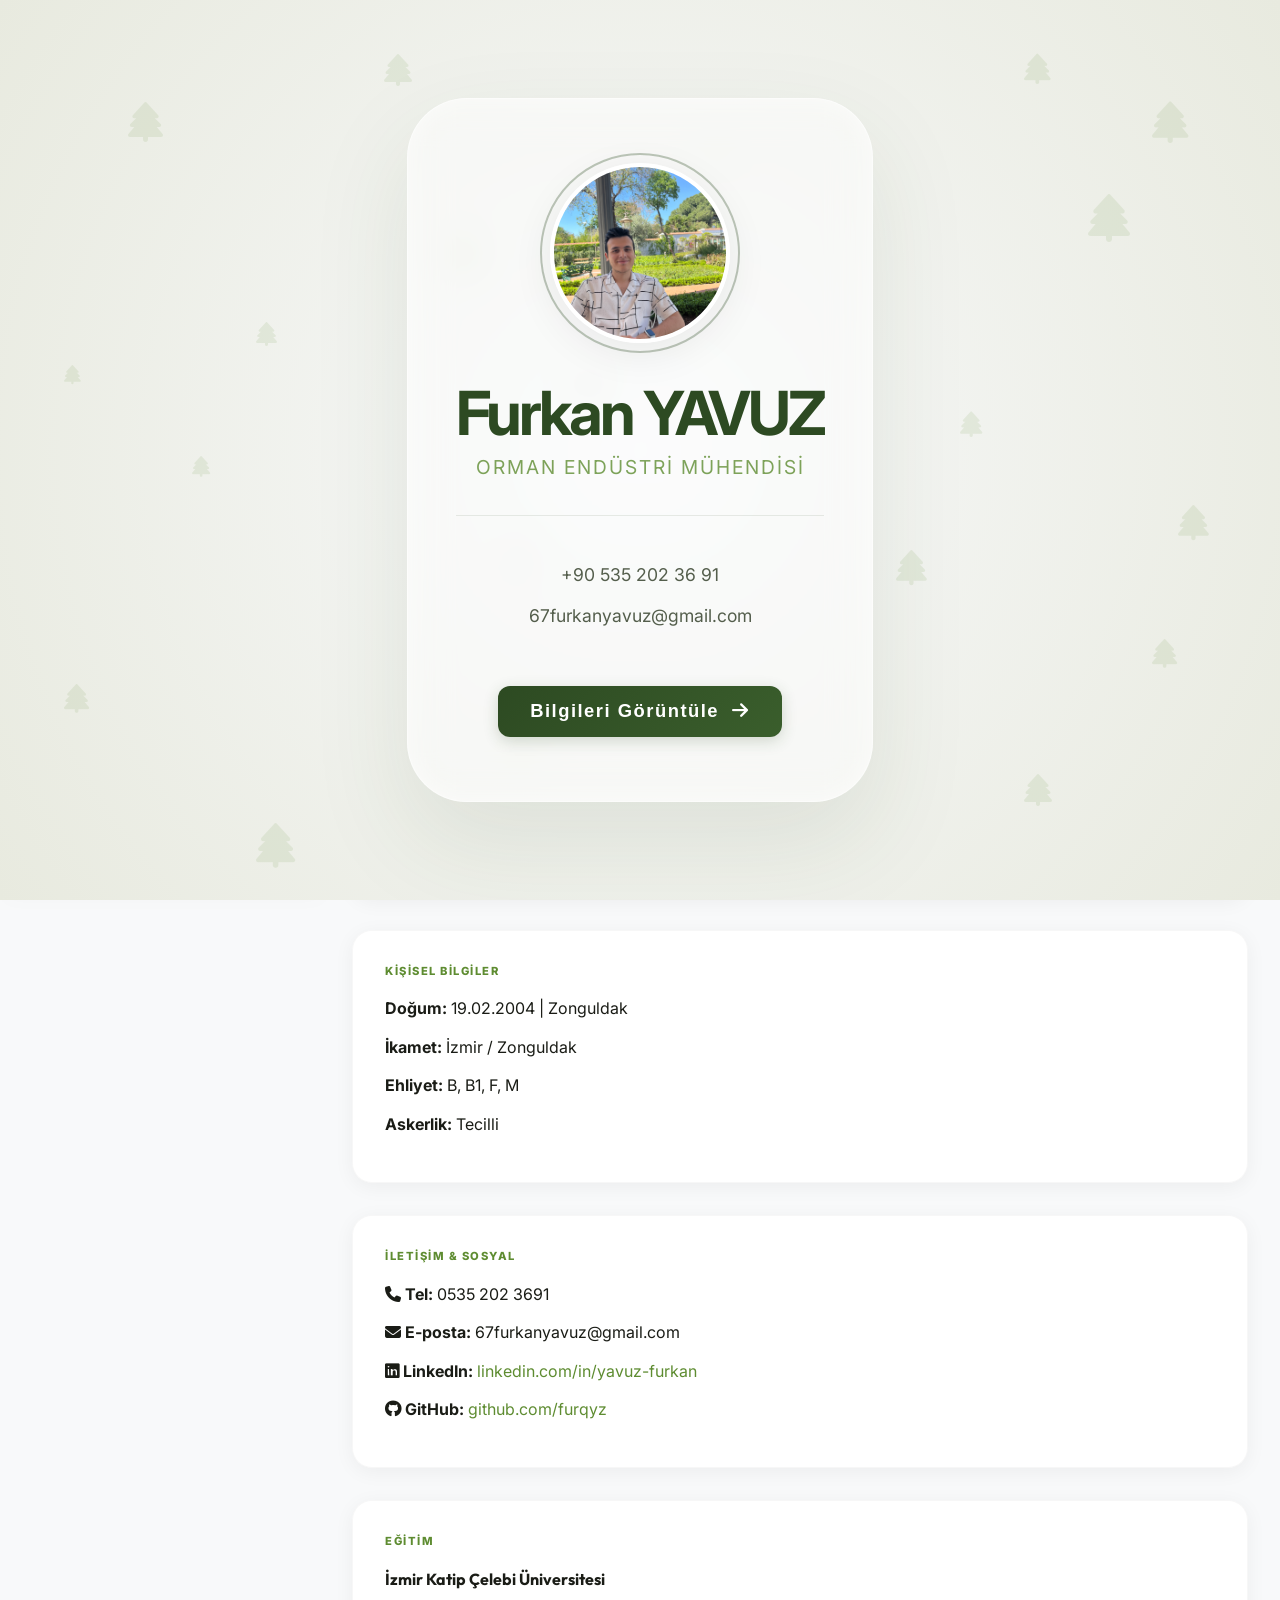
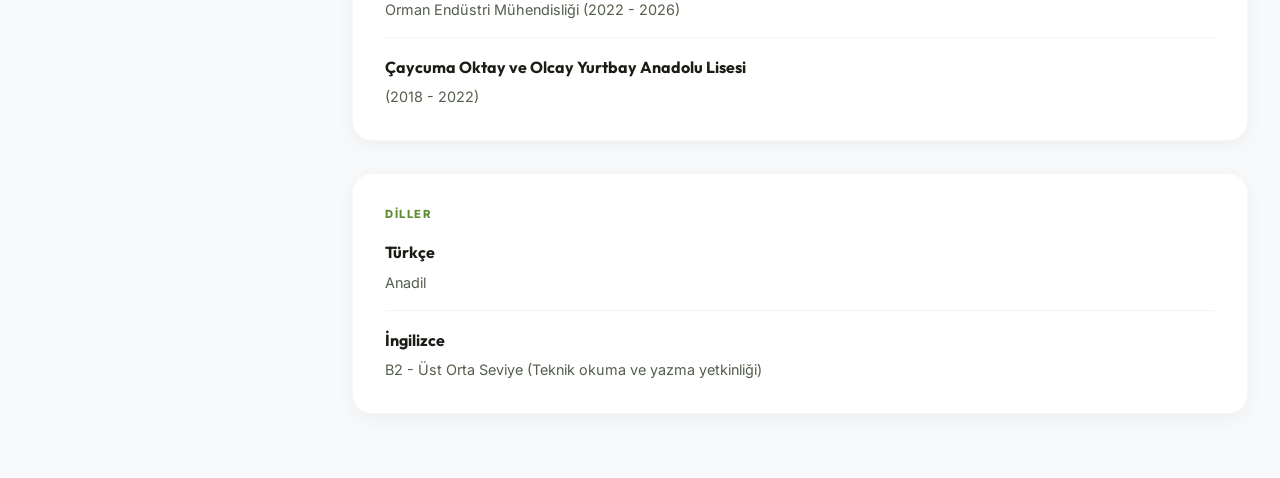
==== index.html @ 83a9b58c "Add files via upload" ====
<!DOCTYPE html>
<html lang="tr">

<head>
    <meta charset="UTF-8">
    <meta name="viewport" content="width=device-width, initial-scale=1.0">
    <title>Furkan YAVUZ | Orman Endüstri Mühendisi</title>
    <meta name="description"
        content="Furkan YAVUZ - Profesyonel Profil ve CV Sitesi. Orman Endüstri Mühendisi, Yazılım ve Organizasyon Deneyimi.">
    <link rel="stylesheet" href="style.css">
    <link rel="stylesheet" href="https://cdnjs.cloudflare.com/ajax/libs/font-awesome/6.4.0/css/all.min.css">
</head>

<body>
    <!-- Splash Screen Overlay -->
    <div id="splashOverlay" class="splash-overlay">
        <div class="splash-bg">
            <!-- Many tree particles for a forest feel -->
            <div class="tree-particle tp1"></div>
            <div class="tree-particle tp2"></div>
            <div class="tree-particle tp3"></div>
            <div class="tree-particle tp4"></div>
            <div class="tree-particle tp5"></div>
            <div class="tree-particle tp6"></div>
            <div class="tree-particle tp7"></div>
            <div class="tree-particle tp8"></div>
            <div class="tree-particle tp9"></div>
            <div class="tree-particle tp10"></div>
            <div class="tree-particle tp11"></div>
            <div class="tree-particle tp12"></div>
            <div class="tree-particle tp13"></div>
            <div class="tree-particle tp14"></div>
            <div class="tree-particle tp15"></div>
            <div class="tree-particle tp16"></div>
            <div class="tree-particle tp17"></div>
            <div class="tree-particle tp18"></div>
            <div class="tree-particle tp19"></div>
            <div class="tree-particle tp20"></div>
        </div>
        <div class="splash-content">
            <div class="splash-photo-container">
                <img src="profile.jpg" alt="Furkan YAVUZ" class="splash-photo">
            </div>
            <h1 class="splash-name">Furkan YAVUZ</h1>
            <p class="splash-tagline" data-i18n="profile_title">Orman Endüstri Mühendisi</p>
            <div class="splash-info">
                <p>+90 535 202 36 91</p>
                <p>67furkanyavuz@gmail.com</p>
            </div>
            <button id="enterBtn" class="btn btn-enter">
                Bilgileri Görüntüle &nbsp; <i class="fas fa-arrow-right"></i>
            </button>
        </div>
    </div>

    <div class="blueprint-grid"></div>
    <button class="theme-toggle" id="themeToggle" title="Temayı Değiştir">
        <i class="fas fa-moon"></i>
    </button>
    <button class="lang-toggle" id="langToggle" title="Change Language">
        TR
    </button>
    <div class="app-container">
        <!-- Sidebar Navigation -->
        <nav class="sidebar">
            <div class="sidebar-content">
                <div class="profile-section">
                    <img src="profile.jpg" alt="Furkan YAVUZ" class="profile-img"
                        onerror="this.src='https://ui-avatars.com/api/?name=Furkan+YAVUZ&background=354024&color=E5D7C4&size=128'">
                    <h1 class="profile-name">Furkan YAVUZ</h1>
                    <p class="profile-title" data-i18n="profile_title">Orman Endüstri Mühendisi</p>
                </div>

                <div class="nav-links">
                    <a href="#kimim" class="nav-item active"><i class="fas fa-id-card"></i> <span
                            data-i18n="nav_about">Hakkımda</span></a>
                    <a href="#projeler" class="nav-item"><i class="fas fa-code-branch"></i> <span
                            data-i18n="nav_projects">Proje Deneyimlerim</span></a>
                    <a href="#deneyimler" class="nav-item"><i class="fas fa-briefcase"></i> <span
                            data-i18n="nav_experience">Çalışma Hayatım</span></a>
                    <a href="#egitim" class="nav-item"><i class="fas fa-graduation-cap"></i> <span
                            data-i18n="nav_certificates">Sertifikalarım</span></a>
                </div>
            </div>

            <div class="sidebar-footer">
                <div class="footer-actions">
                    <div class="contact-group" id="contactGroup">
                        <button class="btn btn-contact" id="contactBtn">
                            <i class="fas fa-comment-dots"></i> &nbsp; <span data-i18n="btn_contact">Bana Ulaş</span>
                        </button>
                        <div class="contact-links">
                            <a href="https://wa.me/905352023691" class="btn btn-sm btn-wa" target="_blank"
                                title="WhatsApp'tan Mesaj At">
                                <i class="fab fa-whatsapp"></i>
                            </a>
                            <a href="tel:+905352023691" class="btn btn-sm btn-call" title="Ara">
                                <i class="fas fa-phone"></i>
                            </a>
                            <a href="#" class="btn btn-sm btn-vcard" id="vcardBtn" title="Rehbere Ekle">
                                <i class="fas fa-address-card"></i>
                            </a>
                        </div>
                    </div>
                    <a href="cv.pdf" class="btn btn-cv" download>
                        <i class="fas fa-download"></i> &nbsp; <span data-i18n="btn_cv">CV İndir</span>
                    </a>
                </div>
            </div>
        </nav>

        <!-- Main Content -->
        <main class="main-content">
            <!-- Detailed Bio Section (Consolidated) -->
            <section id="kimim" class="active">
                <h2 class="section-title" data-i18n="about_title">Hakkımda olan bilgiler</h2>
                <div class="card" style="margin-bottom: 2rem;">
                    <h3 style="margin-top: 0; margin-bottom: 0.8rem; color: var(--forest-deep);"
                        data-i18n="bio_heading">Ben Kimim</h3>
                    <p data-i18n="bio_p1">Ben Furkan YAVUZ. 2004 yılında Zonguldak’ın Çaycuma ilçesinde doğdum. Lise
                        eğitimimi Zonguldak’ta
                        tamamladıktan sonra üniversite eğitimi için İzmir’e yerleştim ve şu an İzmir Katip Çelebi
                        Üniversitesi'nde Orman Endüstri Mühendisliği lisans sürecime devam ediyorum. Bu süreci sadece
                        akademik bir yolculuk olarak değil; bitmek bilmeyen bir öğrenme tutkusu ve girişimcilik serüveni
                        olarak tanımlıyorum. 4 yıllık öğrencilik hayatım boyunca, sınırları zorlayan pek çok farklı
                        disiplinde kendimi denemekten ve yeni alanlara atılmaktan asla çekinmedim. Yazılımdan finansal
                        analizlere, e-ticaret operasyonlarından TÜBİTAK 2209-A projelerine kadar uzanan bu süreçte;
                        500.000’den fazla kullanıcıya ulaşan projeler
                        yönettim ve sayısız girişimde aktif rol aldım.
                    </p>
                    <br>
                    <p data-i18n="bio_p2">Benim için en büyük motivasyon kaynağı, bilinmeyen bir konunun derinliklerine
                        inip onu en ince
                        ayrıntısına kadar çözümlemektir. Bir problemi veya teknolojiyi günlerce, gerekirse haftalarca
                        titizlikle araştırmaktan; o konunun uzmanı olana dek detaylarda kaybolmaktan büyük keyif alırım.
                        Öğrenmeye olan bu "aşırı" açık yapım ve teknik altyapımı ticari zekayla birleştirme yeteneğimle,
                        sadece verilen işi yapan değil; o işi kökten kavrayan, analiz eden ve inovatif çözümler üreten
                        bir vizyonla hareket ediyorum.</p>

                    <h3 style="margin-top: 1.5rem; margin-bottom: 0.8rem; color: var(--forest-deep);"
                        data-i18n="career_heading">Kariyer Hedefleri
                    </h3>
                    <p data-i18n="career_p1">Orman Endüstri Mühendisliği disiplinini, ileri seviye teknoloji hakimiyetim
                        ve dijital araçları
                        en uç sınırlarına kadar kullanma becerimle birleştirerek sektörde fark yaratmayı hedefliyorum.
                        Yazılım vizyonum ve analitik düşünme yapımla; geleneksel mühendislik süreçlerini dijital
                        sistemlere entegre eden, verimliliği teknolojiyle maksimize eden öncü projelerde etkin rol
                        almayı amaçlıyorum.</p>
                    <br>
                    <p data-i18n="career_p2">Öğrenmeye olan sınırsız merakımı ve teknik analitik yeteneğimi, kurumun
                        dijital dönüşüm vizyonuna
                        değer katacak bir kariyere dönüştürmek temel gayemdir. Sektörel bilgi birikimimi teknolojik
                        çözüm üretme gücümle birleştirerek, sadece süreci yöneten değil, geleceğin mühendislik
                        çözümlerini inşa eden bir vizyonla hareket ediyorum.</p>
                </div>

                <div class="card-grid grid-info">
                    <div class="card">
                        <span class="card-tag" data-i18n="tag_personal">Kişisel Bilgiler</span>
                        <ul style="color: var(--text-primary); margin-top: 1rem;">
                            <li style="margin-bottom: 0.8rem;"><strong data-i18n="info_birth">Doğum:</strong> 19.02.2004
                                | Zonguldak</li>
                            <li style="margin-bottom: 0.8rem;"><strong data-i18n="info_residence">İkamet:</strong> İzmir
                                / Zonguldak</li>
                            <li style="margin-bottom: 0.8rem;"><strong data-i18n="info_license">Ehliyet:</strong> B, B1,
                                F, M </li>
                            <li style="margin-bottom: 0.8rem;"><strong data-i18n="info_military">Askerlik:</strong>
                                <span data-i18n="military_status">Tecilli</span>
                            </li>
                        </ul>
                    </div>
                    <div class="card">
                        <span class="card-tag">İletişim & Sosyal</span>
                        <ul style="color: var(--text-primary); margin-top: 1rem;">
                            <li style="margin-bottom: 0.8rem;"><strong><i class="fas fa-phone"></i> Tel:</strong> 0535
                                202 3691</li>
                            <li style="margin-bottom: 0.8rem;"><strong><i class="fas fa-envelope"></i> E-posta:</strong>
                                67furkanyavuz@gmail.com</li>
                            <li style="margin-bottom: 0.8rem;"><strong><i class="fas fa-brands fa-linkedin"></i>
                                    LinkedIn:</strong> <a href="https://linkedin.com/in/yavuz-furkan" target="_blank"
                                    style="color: var(--forest-light);">linkedin.com/in/yavuz-furkan</a></li>
                            <li style="margin-bottom: 0.8rem;"><strong><i class="fas fa-brands fa-github"></i>
                                    GitHub:</strong> <a href="https://github.com/furqyz" target="_blank"
                                    style="color: var(--forest-light);">github.com/furqyz</a></li>
                        </ul>
                    </div>
                    <div class="card">
                        <span class="card-tag" data-i18n="tag_education">Eğitim</span>
                        <div style="margin-top: 1rem;">
                            <h4 style="font-size: 1rem; margin-bottom: 0.3rem;" data-i18n="uni_name">İzmir Katip Çelebi
                                Üniversitesi</h4>
                            <p style="font-size: 0.9rem; color: var(--text-muted);" data-i18n="uni_deg">Orman Endüstri
                                Mühendisliği (2022 - 2026)</p>
                            <hr style="margin: 1rem 0; opacity: 0.1;">
                            <h4 style="font-size: 1rem; margin-bottom: 0.3rem;" data-i18n="highschool_name">Çaycuma
                                Oktay ve Olcay Yurtbay Anadolu Lisesi</h4>
                            <p style="font-size: 0.9rem; color: var(--text-muted);">(2018 - 2022)</p>
                        </div>
                    </div>
                    <div class="card">
                        <span class="card-tag" data-i18n="tag_languages">Diller</span>
                        <div style="margin-top: 1rem;">
                            <h4 style="font-size: 1rem; margin-bottom: 0.3rem;" data-i18n="lang_tr">Türkçe</h4>
                            <p style="font-size: 0.9rem; color: var(--text-muted);" data-i18n="lang_tr_level">Anadil</p>
                            <hr style="margin: 1rem 0; opacity: 0.1;">
                            <h4 style="font-size: 1rem; margin-bottom: 0.3rem;" data-i18n="lang_en">İngilizce</h4>
                            <p style="font-size: 0.9rem; color: var(--text-muted);" data-i18n="lang_en_level">B2 - Üst
                                Orta Seviye (Teknik okuma ve yazma yetkinliği)</p>
                        </div>
                    </div>
                </div>
            </section>

            <!-- Projects Section -->
            <section id="projeler">
                <h2 class="section-title" data-i18n="projects_title">Proje Deneyimlerim</h2>
                <div class="card-grid">
                    <div class="card">
                        <span class="card-tag" data-i18n="tag_ops">Operasyon & Satış</span>
                        <h3 data-i18n="proj_ops_title">Dijital & Fiziksel Ürün Operasyonları</h3>
                        <span class="card-date" data-i18n="date_present">Mart 2021 – Hâlen</span>
                        <p data-i18n="proj_ops_desc">Lisans, yazılım ve fiziksel ürünlerin tedarik, satış ve satış
                            sonrası destek süreçlerini yürütüyorum. Ödeme sistemleri entegrasyonu ve müşteri deneyimi
                            süreçlerini bireysel olarak yönetmekteyim.</p>
                    </div>
                    <div class="card">
                        <span class="card-tag" data-i18n="tag_trade">Ticaret & Tedarik</span>
                        <h3 data-i18n="proj_trade_title">Uluslararası Ürün Tedarik & Satış Operasyonu</h3>
                        <span class="card-date">2024</span>
                        <p data-i18n="proj_trade_desc">Yurtdışından ürün tedarik edip (oyun konsolu ve aksesuarları)
                            online ve fiziksel dağıtım kanalları üzerinden 250’den fazla satış işlemini uçtan uca
                            yönettim.</p>
                    </div>
                    <div class="card">
                        <span class="card-tag" data-i18n="tag_hobby">Yazılım & Tasarım</span>
                        <h3 data-i18n="proj_web_title">Yazılım & Web Geliştirme (Hobi)</h3>
                        <span class="card-date" data-i18n="date_constant">Sürekli Gelişim</span>
                        <p data-i18n="proj_web_desc">Kullanıcı ihtiyaçlarına yönelik basit çaplı uygulama geliştirme
                            çalışmaları yürütüyor ve modern arayüz tasarımlarına sahip web siteleri hazırlıyorum.</p>
                    </div>
                    <div class="card">
                        <span class="card-tag">Akademik Araştırma</span>
                        <h3>TÜBİTAK 2209-A Araştırma Projesi</h3>
                        <span class="card-date">Kasım 2025 – Hâlen</span>
                        <p>Sürdürülebilir malzeme geliştirme üzerine odaklanan projenin; deneysel tasarım, uygulama ve
                            raporlama aşamalarında aktif rol aldım.</p>
                    </div>
                    <div class="card">
                        <span class="card-tag">Organizasyon</span>
                        <h3>Saha Organizasyon & Etkinlik Yönetimi</h3>
                        <span class="card-date">Haziran 2024</span>
                        <p>VAR sistemi destekli, ödüllü futbol turnuvasının tüm operasyonel süreçlerini yönettim.
                            Sponsorluk görüşmeleri, bütçe yönetimi ve saha koordinasyonunu üstlendim.</p>
                    </div>
                    <div class="card">
                        <span class="card-tag">Girişimcilik</span>
                        <h3>Butik Mum Üretim & E-Ticaret Girişimi</h3>
                        <span class="card-date">Eylül 2023 – Mart 2024</span>
                        <p>Atölye aşamasında ürünlerin bizzat üretimini, formülasyonunu ve tasarımını gerçekleştirerek;
                            paketlemeden dijital pazarlamaya kadar tüm e-ticaret operasyonlarını uçtan uca yönettim.</p>
                    </div>
                    <div class="card">
                        <span class="card-tag">Finans & Analiz</span>
                        <h3>Borsa ve Finans Yönetimi</h3>
                        <span class="card-date">Ekim 2022 – Hâlen</span>
                        <p>BIST ve ABD borsalarında aktif işlem yaparak portföy yönetimi gerçekleştiriyorum. Finansal
                            okuryazarlık kapsamında teknik analiz paylaşımları yapıyorum.</p>
                    </div>
                    <div class="card">
                        <span class="card-tag" data-i18n="tag_ecommerce">E-Ticaret Girişimi</span>
                        <h3 data-i18n="proj_ecomm2_title">E-Ticaret & Perakende Girişimi</h3>
                        <span class="card-date">2022</span>
                        <p data-i18n="proj_ecomm2_desc">Online ayakkabı satış mağazası kurulumu kapsamında pazar
                            araştırması ve operasyonel planlama süreçlerini tamamladım.</p>
                    </div>
                    <div class="card">
                        <span class="card-tag" data-i18n="tag_software">Yazılım Geliştirme</span>
                        <h3 data-i18n="proj_bot_title">Yazılım & Bot Geliştirme</h3>
                        <span class="card-date">Haziran 2020 – Ocak 2023</span>
                        <p data-i18n="proj_bot_desc">Node.js kullanarak 500.000’den fazla kullanıcıya hizmet veren
                            Discord botları
                            geliştirdim. Ayrıca, üçüncü kişilere özel botlar tasarlayarak ticari satış operasyonlarını
                            yönettim.</p>
                    </div>
                    <div class="card">
                        <span class="card-tag" data-i18n="tag_design">Tasarım & İçerik</span>
                        <h3 data-i18n="proj_design_title">Grafik Tasarım & İçerik Üretimi</h3>
                        <span class="card-date">Temmuz 2018 – Haziran 2022</span>
                        <p data-i18n="proj_design_desc">Sosyal medya platformları için profesyonel içerik üretimi, logo
                            tasarımı ve video kurgusu süreçlerini yönettim.</p>
                    </div>
                </div>
            </section>

            <!-- Experience Section -->
            <section id="deneyimler">
                <h2 class="section-title" data-i18n="experience_title">Çalışma Hayatım</h2>
                <div class="card-grid">
                    <div class="card">
                        <span class="card-tag" data-i18n="tag_family">Aile İşletmesi / Ticaret</span>
                        <h3 data-i18n="exp_yavuzlar_title">Yavuzlar Plastik</h3>
                        <span class="card-date" data-i18n="exp_yavuzlar_loc">Filyos - Zonguldak</span>
                        <p data-i18n="exp_yavuzlar_desc">Kendi iş yerimizde montaj ve satış operasyonlarını bizzat
                            yürütüyorum; ürün tedarik ve müşteri yönetimi süreçlerini yönetiyorum.</p>
                    </div>
                    <div class="card">
                        <span class="card-tag" data-i18n="tag_intern">Staj / Deneyim</span>
                        <h3 data-i18n="exp_teksoz_title">Teksöz Orman Ürünleri</h3>
                        <span class="card-date" data-i18n="exp_teksoz_loc">Hatay - Antakya</span>
                        <p data-i18n="exp_teksoz_desc">Sektörel süreçler ve hammadde yönetimi üzerine pratik saha
                            deneyimi.</p>
                    </div>
                    <div class="card">
                        <span class="card-tag" data-i18n="tag_field">Staj / Saha Deneyimi</span>
                        <h3 data-i18n="exp_akyuzlu_title">Akyüzlü Mühendislik</h3>
                        <span class="card-date" data-i18n="exp_akyuzlu_loc">Çaycuma - Zonguldak</span>
                        <p data-i18n="exp_akyuzlu_desc">Saha çalışmalarına aktif katılım sağlayarak; izin belgelerinin
                            düzenlenmesi ve mühendislik planlama süreçlerinde rol alıyorum.</p>
                    </div>
                </div>
            </section>

            <!-- Skills & Certificates -->
            <section id="egitim">
                <h2 class="section-title" data-i18n="skills_title">Beceriler & Sertifikalar</h2>

                <h3 style="margin-bottom: 1rem;" data-i18n="tech_skills_heading">Teknik Beceriler</h3>
                <div class="skills-container">
                    <span class="skill-badge" data-i18n="skill_pazar">Pazar Analizi & Trend Öngörüsü</span>
                    <span class="skill-badge" data-i18n="skill_endustri">Endüstriyel Süreç Yönetimi</span>
                    <span class="skill-badge" data-i18n="skill_veri">Veri Odaklı Satış Stratejileri</span>
                    <span class="skill-badge" data-i18n="skill_gorsel">Görsel Kimlik & Marka İletişimi</span>
                    <span class="skill-badge" data-i18n="skill_teknik">Teknik & Kreatif Metin Yazarlığı</span>
                    <span class="skill-badge" data-i18n="skill_dijital">Dijital İş Akışı & Otomasyon</span>
                    <span class="skill-badge" data-i18n="skill_stratejik">Stratejik Planlama & Çizelgeleme</span>
                    <span class="skill-badge" data-i18n="skill_analitik">Analitik Problem Çözme</span>
                    <span class="skill-badge" data-i18n="skill_ileri">İleri Seviye Veri Analitiği</span>
                    <span class="skill-badge" data-i18n="skill_proje">Proje Yaşam Döngüsü Takibi</span>
                </div>

                <h3 style="margin-top: 2rem; margin-bottom: 1rem;" data-i18n="certs_heading">Sertifikalar & Belgeler
                </h3>
                <div class="card">
                    <ul style="color: var(--text-primary); padding-left: 1.2rem;">
                        <li style="margin-bottom: 0.5rem;"><i class="fas fa-certificate"
                                style="color: var(--text-accent);"></i> <span data-i18n="cert_excel">Microsoft Excel
                                Temelleri</span></li>
                        <li style="margin-bottom: 0.5rem;"><i class="fas fa-certificate"
                                style="color: var(--text-accent);"></i> <span data-i18n="cert_word">Microsoft Word
                                Temelleri</span></li>
                        <li style="margin-bottom: 0.5rem;"><i class="fas fa-certificate"
                                style="color: var(--text-accent);"></i> <span data-i18n="cert_ent">Girişimcilik
                                Temelleri</span></li>
                        <li style="margin-bottom: 0.5rem;"><i class="fas fa-certificate"
                                style="color: var(--text-accent);"></i> <span data-i18n="cert_invest">Şirket Değerleme
                                ve Yatırım Süreçleri</span></li>
                        <li style="margin-bottom: 0.5rem;"><i class="fas fa-certificate"
                                style="color: var(--text-accent);"></i> <span data-i18n="cert_fin">Finansal
                                Okuryazarlık</span></li>
                        <li style="margin-bottom: 0.5rem;"><i class="fas fa-certificate"
                                style="color: var(--text-accent);"></i> <span data-i18n="cert_canva">Uygulamalı
                                Canva</span></li>
                        <li style="margin-bottom: 0.5rem;"><i class="fas fa-language"
                                style="color: var(--text-accent);"></i> <span data-i18n="cert_en">B2 Seviye
                                İngilizce</span></li>
                        <li style="margin-bottom: 0.5rem;"><i class="fas fa-anchor"
                                style="color: var(--text-accent);"></i> <span data-i18n="cert_sea">Amatör Denizci
                                Belgesi</span></li>
                        <li style="margin-bottom: 0.5rem;"><i class="fas fa-plane"
                                style="color: var(--text-accent);"></i> <span data-i18n="cert_uav">İHA - 1 - Sportif /
                                Amatör Belgesi</span></li>
                    </ul>
                </div>
            </section>

            </section>
        </main>
    </div>

    <script src="script.js"></script>
</body>

</html>
---- style.css ----
@import url('https://fonts.googleapis.com/css2?family=Inter:wght@300;400;500;600;700&family=Outfit:wght@300;400;500;600;700&display=swap');

/* Splash Screen Overlay */
.splash-overlay {
    position: fixed;
    top: 0;
    left: 0;
    width: 100%;
    height: 100%;
    background: radial-gradient(circle at center, var(--off-white) 0%, #E8EADF 100%);
    z-index: 9999;
    display: flex;
    justify-content: center;
    align-items: center;
    transition: all 1.2s cubic-bezier(0.16, 1, 0.3, 1);
    overflow: hidden;
}

.dark-theme .splash-overlay {
    background: radial-gradient(circle at center, #151812 0%, #0B0C0A 100%);
}

.splash-overlay.hide {
    opacity: 0;
    pointer-events: none;
    transition: opacity 0.8s ease 0.4s;
}

/* Transition Phases */
.splash-overlay.zoom-out .splash-content {
    opacity: 0;
    transform: scale(0.9);
    filter: blur(10px);
    transition: all 0.6s ease;
}

.splash-overlay.zoom-out .tree-particle {
    animation: treeFlyOut 1s cubic-bezier(0.7, 0, 0.3, 1) forwards !important;
}

@keyframes treeFlyOut {
    to {
        transform: scale(15) translate(var(--tx), var(--ty));
        opacity: 0;
        filter: blur(10px);
    }
}

.splash-bg {
    position: absolute;
    top: 0;
    left: 0;
    width: 100%;
    height: 100%;
    z-index: 1;
}

/* Scattered Tree Particles */
.tree-particle {
    position: absolute;
    color: var(--forest-light);
    opacity: 0.1;
    font-family: 'Font Awesome 5 Free';
    font-weight: 900;
    user-select: none;
    pointer-events: none;
}

.tree-particle::before {
    content: '\f1bb';
}

.tp1 {
    top: 10%;
    left: 10%;
    font-size: 2.5rem;
    animation: gentleSway 20s infinite ease-in-out;
    --tx: -100vw;
    --ty: -100vh;
}

.tp2 {
    top: 75%;
    left: 5%;
    font-size: 1.8rem;
    animation: gentleSway 25s infinite ease-in-out -5s;
    --tx: -100vw;
    --ty: 100vh;
}

.tp3 {
    top: 20%;
    left: 85%;
    font-size: 3rem;
    animation: gentleSway 30s infinite ease-in-out -10s;
    --tx: 100vw;
    --ty: -100vh;
}

.tp4 {
    top: 85%;
    left: 80%;
    font-size: 2rem;
    animation: gentleSway 22s infinite ease-in-out -2s;
    --tx: 100vw;
    --ty: 100vh;
}

.tp5 {
    top: 15%;
    left: 55%;
    font-size: 1.5rem;
    animation: gentleSway 28s infinite ease-in-out -15s;
    --tx: 0;
    --ty: -100vh;
}

.tp6 {
    top: 55%;
    left: 92%;
    font-size: 2.2rem;
    animation: gentleSway 32s infinite ease-in-out -8s;
    --tx: 100vw;
    --ty: 0;
}

.tp7 {
    top: 40%;
    left: 5%;
    font-size: 1.2rem;
    animation: gentleSway 19s infinite ease-in-out -1s;
    --tx: -100vw;
    --ty: 0;
}

.tp8 {
    top: 5%;
    left: 30%;
    font-size: 2rem;
    animation: gentleSway 24s infinite ease-in-out -12s;
    --tx: -50vw;
    --ty: -100vh;
}

.tp9 {
    top: 60%;
    left: 40%;
    font-size: 1.4rem;
    animation: gentleSway 27s infinite ease-in-out -4s;
    --tx: -20vw;
    --ty: 100vh;
}

.tp10 {
    top: 90%;
    left: 20%;
    font-size: 2.8rem;
    animation: gentleSway 35s infinite ease-in-out -18s;
    --tx: -80vw;
    --ty: 100vh;
}

.tp11 {
    top: 45%;
    left: 75%;
    font-size: 1.6rem;
    animation: gentleSway 21s infinite ease-in-out -3s;
    --tx: 50vw;
    --ty: 10vh;
}

.tp12 {
    top: 5%;
    left: 80%;
    font-size: 1.9rem;
    animation: gentleSway 26s infinite ease-in-out -9s;
    --tx: 80vw;
    --ty: -100vh;
}

.tp13 {
    top: 35%;
    left: 20%;
    font-size: 1.5rem;
    animation: gentleSway 23s infinite ease-in-out -7s;
    --tx: -80vw;
    --ty: -30vh;
}

.tp14 {
    top: 60%;
    left: 70%;
    font-size: 2.2rem;
    animation: gentleSway 29s infinite ease-in-out -11s;
    --tx: 80vw;
    --ty: 40vh;
}

.tp15 {
    top: 80%;
    left: 40%;
    font-size: 1.7rem;
    animation: gentleSway 24s infinite ease-in-out -4s;
    --tx: 0;
    --ty: 100vh;
}

.tp16 {
    top: 25%;
    left: 35%;
    font-size: 2.4rem;
    animation: gentleSway 31s infinite ease-in-out -13s;
    --tx: -40vw;
    --ty: -80vh;
}

.tp17 {
    top: 50%;
    left: 15%;
    font-size: 1.3rem;
    animation: gentleSway 19s infinite ease-in-out -2s;
    --tx: -100vw;
    --ty: 20vh;
}

.tp18 {
    top: 10%;
    left: 90%;
    font-size: 2.6rem;
    animation: gentleSway 33s infinite ease-in-out -16s;
    --tx: 100vw;
    --ty: -100vh;
}

.tp19 {
    top: 70%;
    left: 90%;
    font-size: 1.8rem;
    animation: gentleSway 27s infinite ease-in-out -5s;
    --tx: 100vw;
    --ty: 60vh;
}

.tp20 {
    top: 40%;
    left: 45%;
    font-size: 2.1rem;
    animation: gentleSway 25s infinite ease-in-out -8s;
    --tx: 0;
    --ty: -100vh;
}


@keyframes gentleSway {

    0%,
    100% {
        transform: translate(0, 0) rotate(0deg);
    }

    33% {
        transform: translate(35px, 20px) rotate(8deg);
    }

    66% {
        transform: translate(-25px, 30px) rotate(-6deg);
    }
}

.splash-content {
    position: relative;
    z-index: 10;
    text-align: center;
    max-width: 500px;
    padding: 4rem 3rem;
    background: rgba(255, 255, 255, 0.45);
    backdrop-filter: blur(20px);
    border-radius: 60px;
    border: 1px solid rgba(255, 255, 255, 0.6);
    box-shadow:
        0 40px 100px rgba(45, 74, 34, 0.1),
        inset 0 0 20px rgba(255, 255, 255, 0.5);
    transition: var(--transition);
}

.dark-theme .splash-content {
    background: rgba(21, 24, 18, 0.6);
    border: 1px solid rgba(255, 255, 255, 0.05);
    box-shadow: 0 40px 100px rgba(0, 0, 0, 0.4);
}

.splash-photo-container {
    position: relative;
    width: 180px;
    height: 180px;
    margin: 0 auto 2.5rem;
}

.splash-photo-container::after {
    content: '';
    position: absolute;
    top: -10px;
    left: -10px;
    right: -10px;
    bottom: -10px;
    border: 2px solid var(--forest-deep);
    border-radius: 50%;
    opacity: 0.3;
    animation: pulseBorder 3s infinite ease-in-out;
}

@keyframes pulseBorder {

    0%,
    100% {
        transform: scale(1);
        opacity: 0.3;
    }

    50% {
        transform: scale(1.05);
        opacity: 0.1;
    }
}

.splash-photo {
    width: 100%;
    height: 100%;
    border-radius: 50%;
    border: 4px solid var(--pure-white);
    box-shadow: var(--shadow-premium);
    object-fit: cover;
}

.splash-name {
    font-family: var(--font-header);
    font-size: 3.8rem;
    line-height: 1;
    letter-spacing: -3px;
    margin-bottom: 0.5rem;
    color: var(--forest-deep);
}

.splash-tagline {
    font-family: var(--font-header);
    font-size: 1.2rem;
    color: var(--forest-light);
    letter-spacing: 2px;
    text-transform: uppercase;
    margin-bottom: 2rem;
    opacity: 0.8;
}

.splash-info {
    border-top: 1px solid rgba(45, 74, 34, 0.1);
    padding-top: 2rem;
    font-size: 1.1rem;
    color: var(--text-muted);
    margin-bottom: 3.5rem;
}

.splash-info p {
    margin: 0.8rem 0;
    text-align: center;
}

.btn-enter {
    padding: 1.4rem 3.5rem;
    font-size: 1.15rem;
    font-weight: 700;
    letter-spacing: 1.5px;
    background: var(--forest-deep);
    color: var(--pure-white) !important;
    border-radius: 100px;
    box-shadow: 0 15px 45px rgba(45, 74, 34, 0.3);
    transition: all 0.5s cubic-bezier(0.16, 1, 0.3, 1);
    cursor: pointer;
}

.btn-enter:hover {
    transform: translateY(-8px) scale(1.05);
    box-shadow: 0 20px 60px rgba(45, 74, 34, 0.4);
    background: var(--charcoal-green);
}


/* Language Toggle */
.lang-toggle {
    position: fixed;
    top: 2rem;
    right: 5.5rem;
    z-index: 1001;
    background: var(--bg-card);
    border: 1px solid rgba(45, 74, 34, 0.1);
    color: var(--forest-deep);
    width: 45px;
    height: 45px;
    border-radius: 50%;
    display: flex;
    align-items: center;
    justify-content: center;
    cursor: pointer;
    box-shadow: var(--shadow-soft);
    transition: var(--transition);
    font-weight: 700;
    font-size: 0.8rem;
    font-family: 'Outfit', sans-serif;
}

.lang-toggle:hover {
    background: var(--forest-deep);
    color: var(--pure-white);
    transform: scale(1.1);
}

:root {
    /* New Fresh Forest Color Palette */
    --forest-deep: #2D4A22;
    --forest-light: #5E8C31;
    --charcoal-green: #1A1C16;
    --sage-gray: #545E4C;
    --off-white: #F8F9FA;
    --pure-white: #FFFFFF;

    /* Semantic Colors */
    --bg-main: var(--off-white);
    --bg-card: var(--pure-white);
    --text-primary: var(--charcoal-green);
    --text-accent: var(--forest-deep);
    --text-muted: var(--sage-gray);

    /* Spacing & Borders */
    --spacing-xs: 0.5rem;
    --spacing-sm: 1rem;
    --spacing-md: 2rem;
    --spacing-lg: 4rem;
    --border-radius: 20px;
    --transition: all 0.4s cubic-bezier(0.16, 1, 0.3, 1);
    --shadow-soft: 0 4px 20px rgba(26, 28, 22, 0.05);
    --shadow-premium: 0 10px 40px rgba(26, 28, 22, 0.08);
}

/* Dark Theme Variables */
body.dark-theme {
    --bg-main: #0B0C0A;
    --bg-card: #151812;
    --forest-deep: #4CD964;
    /* Brighter accent for dark */
    --forest-light: #2D4A22;
    --charcoal-green: #E5D7C4;
    /* Bone text for dark */
    --sage-gray: #A2A89C;
    --pure-white: #151812;
    --off-white: #0B0C0A;
    --text-primary: #E5D7C4;
    --text-muted: #A2A89C;
    --shadow-soft: 0 4px 20px rgba(0, 0, 0, 0.4);
    --shadow-premium: 0 10px 40px rgba(0, 0, 0, 0.5);
}

/* Blueprint Grid Background */
.blueprint-grid {
    position: fixed;
    top: 0;
    left: 0;
    width: 100%;
    height: 100%;
    z-index: -1;
    background-image:
        linear-gradient(rgba(45, 74, 34, 0.03) 1px, transparent 1px),
        linear-gradient(90deg, rgba(45, 74, 34, 0.03) 1px, transparent 1px);
    background-size: 30px 30px;
    pointer-events: none;
}

.dark-theme .blueprint-grid {
    background-image:
        linear-gradient(rgba(255, 255, 255, 0.02) 1px, transparent 1px),
        linear-gradient(90deg, rgba(255, 255, 255, 0.02) 1px, transparent 1px);
}

/* Scroll Reveal */
.reveal {
    opacity: 0;
    transform: translateY(30px);
    transition: all 0.8s cubic-bezier(0.16, 1, 0.3, 1);
}

.reveal.visible {
    opacity: 1;
    transform: translateY(0);
}

* {
    margin: 0;
    padding: 0;
    box-sizing: border-box;
}

body {
    font-family: 'Inter', sans-serif;
    background-color: var(--bg-main);
    color: var(--text-primary);
    line-height: 1.6;
    overflow-x: hidden;
}

h1,
h2,
h3,
h4 {
    font-family: 'Outfit', sans-serif;
    color: var(--text-primary);
    font-weight: 700;
}

a {
    text-decoration: none;
    color: inherit;
    transition: var(--transition);
}

ul {
    list-style: none;
}

/* Layout */
.app-container {
    display: flex;
    min-height: 100vh;
}

/* Sidebar Navigation */
.sidebar {
    width: 320px;
    height: 100vh;
    position: fixed;
    left: 0;
    top: 0;
    padding: var(--spacing-md);
    display: flex;
    flex-direction: column;
    justify-content: space-between;
    background-color: var(--pure-white);
    border-right: 1px solid rgba(26, 28, 22, 0.05);
    z-index: 1000;
    box-shadow: 4px 0 20px rgba(0, 0, 0, 0.02);
}

.profile-section {
    display: flex;
    flex-direction: column;
    align-items: center;
    text-align: center;
    margin-bottom: var(--spacing-md);
}

.profile-img {
    width: 140px;
    height: 140px;
    border-radius: 50%;
    object-fit: cover;
    margin-bottom: var(--spacing-sm);
    box-shadow: var(--shadow-premium);
    border: 4px solid var(--off-white);
}

.profile-name {
    font-size: 1.6rem;
    color: var(--text-primary);
    letter-spacing: -0.5px;
}

.profile-title {
    font-size: 0.95rem;
    color: var(--forest-light);
    font-weight: 600;
}

.nav-links {
    margin-top: var(--spacing-md);
}

.nav-item {
    padding: 0.8rem 1.2rem;
    border-radius: 12px;
    margin-bottom: 0.6rem;
    font-weight: 500;
    font-size: 0.95rem;
    cursor: pointer;
    display: flex;
    align-items: center;
    gap: 0.7rem;
    color: var(--sage-gray);
    transition: var(--transition);
}

.nav-item i {
    font-size: 1.1rem;
    opacity: 0.7;
}

.nav-item:hover {
    background-color: var(--off-white);
    color: var(--forest-deep);
    transform: translateX(5px);
}

.nav-item.active {
    background-color: var(--forest-deep);
    color: var(--pure-white);
    box-shadow: 0 4px 15px rgba(45, 74, 34, 0.2);
}

.nav-item.active i {
    opacity: 1;
}

/* Main Content Area */
.main-content {
    margin-left: 320px;
    flex: 1;
    padding: var(--spacing-lg) var(--spacing-md);
    max-width: 1400px;
}

section {
    display: none;
    margin-bottom: 0;
    animation: fadeIn 0.4s ease-out;
}

section.active {
    display: block;
}

@keyframes fadeIn {
    from {
        opacity: 0;
        transform: translateY(10px);
    }

    to {
        opacity: 1;
        transform: translateY(0);
    }
}

.section-title {
    font-size: 2.2rem;
    margin-bottom: var(--spacing-md);
    position: relative;
    display: inline-block;
    color: var(--forest-deep);
}

.section-title::after {
    content: '';
    position: absolute;
    left: 0;
    bottom: -8px;
    width: 50px;
    height: 4px;
    background: linear-gradient(90deg, var(--forest-deep), var(--forest-light));
    border-radius: 2px;
}

/* Cards */
.card-grid {
    display: grid;
    grid-template-columns: repeat(auto-fill, minmax(280px, 1fr));
    gap: var(--spacing-md);
}

.grid-info {
    grid-template-columns: repeat(auto-fit, minmax(450px, 1fr));
}

.card {
    background-color: var(--bg-card);
    padding: var(--spacing-md);
    border-radius: var(--border-radius);
    transition: var(--transition);
    border: 1px solid rgba(0, 0, 0, 0.03);
    box-shadow: var(--shadow-soft);
}

.card:hover {
    transform: translateY(-8px);
    box-shadow: var(--shadow-premium);
    border-color: rgba(94, 140, 49, 0.1);
}

.card-tag {
    font-size: 0.7rem;
    text-transform: uppercase;
    color: var(--forest-light);
    font-weight: 800;
    letter-spacing: 1.5px;
    margin-bottom: var(--spacing-xs);
    display: block;
}

.card h3 {
    margin-bottom: var(--spacing-xs);
    font-size: 1.3rem;
}

.card-date {
    font-size: 0.85rem;
    color: var(--text-muted);
    font-weight: 500;
    margin-bottom: var(--spacing-sm);
    display: block;
}

/* Skills */
.skills-container {
    display: flex;
    flex-wrap: wrap;
    gap: 0.7rem;
}

.skill-badge {
    padding: 0.6rem 1.4rem;
    background-color: var(--pure-white);
    color: var(--forest-deep);
    border: 1px solid rgba(45, 74, 34, 0.1);
    border-radius: 50px;
    font-size: 0.9rem;
    font-weight: 600;
    transition: var(--transition);
}

.skill-badge:hover {
    background-color: var(--forest-deep);
    color: var(--pure-white);
    transform: translateY(-3px);
    box-shadow: 0 4px 12px rgba(45, 74, 34, 0.15);
}

/* Button */
.btn {
    display: inline-flex;
    align-items: center;
    justify-content: center;
    padding: 0.9rem 2rem;
    background: linear-gradient(135deg, var(--forest-deep), #3a5e2c);
    color: var(--pure-white);
    border-radius: 12px;
    font-weight: 600;
    transition: var(--transition);
    border: none;
    cursor: pointer;
    box-shadow: 0 4px 15px rgba(45, 74, 34, 0.2);
}

.btn:hover {
    transform: translateY(-2px) scale(1.02);
    box-shadow: 0 8px 25px rgba(45, 74, 34, 0.3);
}

.btn:active,
.nav-item:active,
.card:active {
    transform: scale(0.96);
}

.footer-actions {
    display: flex;
    gap: 0.6rem;
    width: 100%;
    align-items: center;
}

.contact-group {
    position: relative;
    flex: 1.2;
    display: flex;
}

.btn-contact {
    width: 100%;
    background: var(--off-white);
    color: var(--forest-deep);
    font-size: 0.85rem;
    padding: 0.9rem 0.5rem;
    box-shadow: none;
    border: 1px solid rgba(45, 74, 34, 0.1);
}

.btn-contact:hover {
    background: var(--forest-deep);
    color: var(--pure-white);
    transform: none;
}

.contact-links {
    position: absolute;
    bottom: 0;
    left: 0;
    width: 100%;
    display: flex;
    gap: 0.5rem;
    opacity: 0;
    visibility: hidden;
    transform: translateY(10px);
    transition: all 0.3s cubic-bezier(0.175, 0.885, 0.32, 1.275);
    z-index: 5;
    background: var(--pure-white);
    padding: 2px;
    border-radius: 12px;
}

.contact-group.active .contact-links {
    opacity: 1;
    visibility: visible;
    transform: translateY(-55px);
}

.contact-group.active .btn-contact {
    background: var(--forest-deep);
    color: var(--pure-white);
}

.btn-sm {
    flex: 1;
    height: 48px;
    padding: 0;
    font-size: 1.3rem;
    border-radius: 10px;
}

.btn-wa {
    background: linear-gradient(135deg, #25D366, #128C7E);
    box-shadow: 0 4px 15px rgba(37, 211, 102, 0.2);
}

.btn-call {
    background: linear-gradient(135deg, #4CD964, #28CD41);
    box-shadow: 0 4px 15px rgba(76, 217, 100, 0.2);
}

.btn-mail {
    background: linear-gradient(135deg, #2196F3, #1976D2);
    box-shadow: 0 4px 15px rgba(33, 150, 243, 0.2);
}

.btn-vcard {
    background: linear-gradient(135deg, #FF9800, #F57C00);
    box-shadow: 0 4px 15px rgba(255, 152, 0, 0.2);
}

.btn-cv {
    flex: 1;
    font-size: 0.85rem;
    padding: 0.9rem 0.5rem;
    background: var(--forest-deep);
}

/* Responsive */
@media (max-width: 992px) {
    .sidebar {
        width: 100%;
        height: auto;
        position: sticky;
        top: 0;
        padding: var(--spacing-sm);
        border-right: none;
        border-bottom: 1px solid rgba(0, 0, 0, 0.05);
        display: flex;
        flex-direction: column;
        align-items: center;
        background-color: var(--pure-white);
        z-index: 1000;
        box-shadow: 0 4px 20px rgba(0, 0, 0, 0.03);
    }

    .profile-section {
        margin-bottom: var(--spacing-xs);
        flex-direction: row;
        gap: 1rem;
        text-align: left;
        width: 100%;
        justify-content: center;
    }

    .profile-img {
        width: 50px;
        height: 50px;
        display: block;
        border-width: 2px;
        margin-bottom: 0;
    }

    .profile-name {
        font-size: 1.2rem;
    }

    .profile-title {
        font-size: 0.8rem;
    }

    .nav-links {
        display: flex;
        flex-wrap: wrap;
        justify-content: center;
        gap: 0.4rem;
        margin-top: 0.2rem;
        width: 100%;
        padding: 0.5rem 0;
    }

    .nav-item {
        margin-bottom: 0;
        padding: 0.5rem 0.8rem;
        font-size: 0.8rem;
        display: flex;
        align-items: center;
        gap: 0.4rem;
        background: var(--off-white);
        border: 1px solid rgba(0, 0, 0, 0.05);
        border-radius: 10px;
    }

    .sidebar-footer {
        display: block;
        width: 100%;
        text-align: center;
        margin-top: 0.5rem;
    }

    .sidebar-footer .btn {
        padding: 0.5rem 1.5rem;
        font-size: 0.85rem;
    }

    .main-content {
        margin-left: 0;
        padding: var(--spacing-md) var(--spacing-sm);
        width: 100%;
    }

    .app-container {
        flex-direction: column;
    }
}

/* Cursor Star Animation */
.cursor-star {
    position: fixed;
    pointer-events: none;
    background: #FFD700;
    clip-path: polygon(50% 0%, 61% 35%, 98% 35%, 68% 57%, 79% 91%, 50% 70%, 21% 91%, 32% 57%, 2% 35%, 39% 35%);
    width: 10px;
    height: 10px;
    z-index: 9999;
    opacity: 0.4;
    animation: starFall 0.8s ease-out forwards;
}

@keyframes starFall {
    0% {
        transform: translate(0, 0) scale(1) rotate(0deg);
        opacity: 0.6;
    }

    100% {
        transform: translate(var(--tx), var(--ty)) scale(0) rotate(180deg);
        opacity: 0;
    }
}

/* Theme Toggle */
.theme-toggle {
    position: fixed;
    top: 2rem;
    right: 2rem;
    z-index: 1001;
    background: var(--bg-card);
    border: 1px solid rgba(45, 74, 34, 0.1);
    color: var(--text-primary);
    width: 45px;
    height: 45px;
    border-radius: 50%;
    display: flex;
    align-items: center;
    justify-content: center;
    cursor: pointer;
    box-shadow: var(--shadow-soft);
    transition: var(--transition);
}

.theme-toggle:hover {
    transform: rotate(30deg) scale(1.1);
    background: var(--forest-deep);
    color: var(--pure-white);
}

.dark-theme .card {
    border: 1px solid rgba(255, 255, 255, 0.05);
}

.dark-theme .nav-item.active {
    background: var(--forest-deep);
    color: #000 !important;
}

.dark-theme .sidebar-footer .btn-contact {
    background: #1a1c16;
    color: #e5d7c4;
}
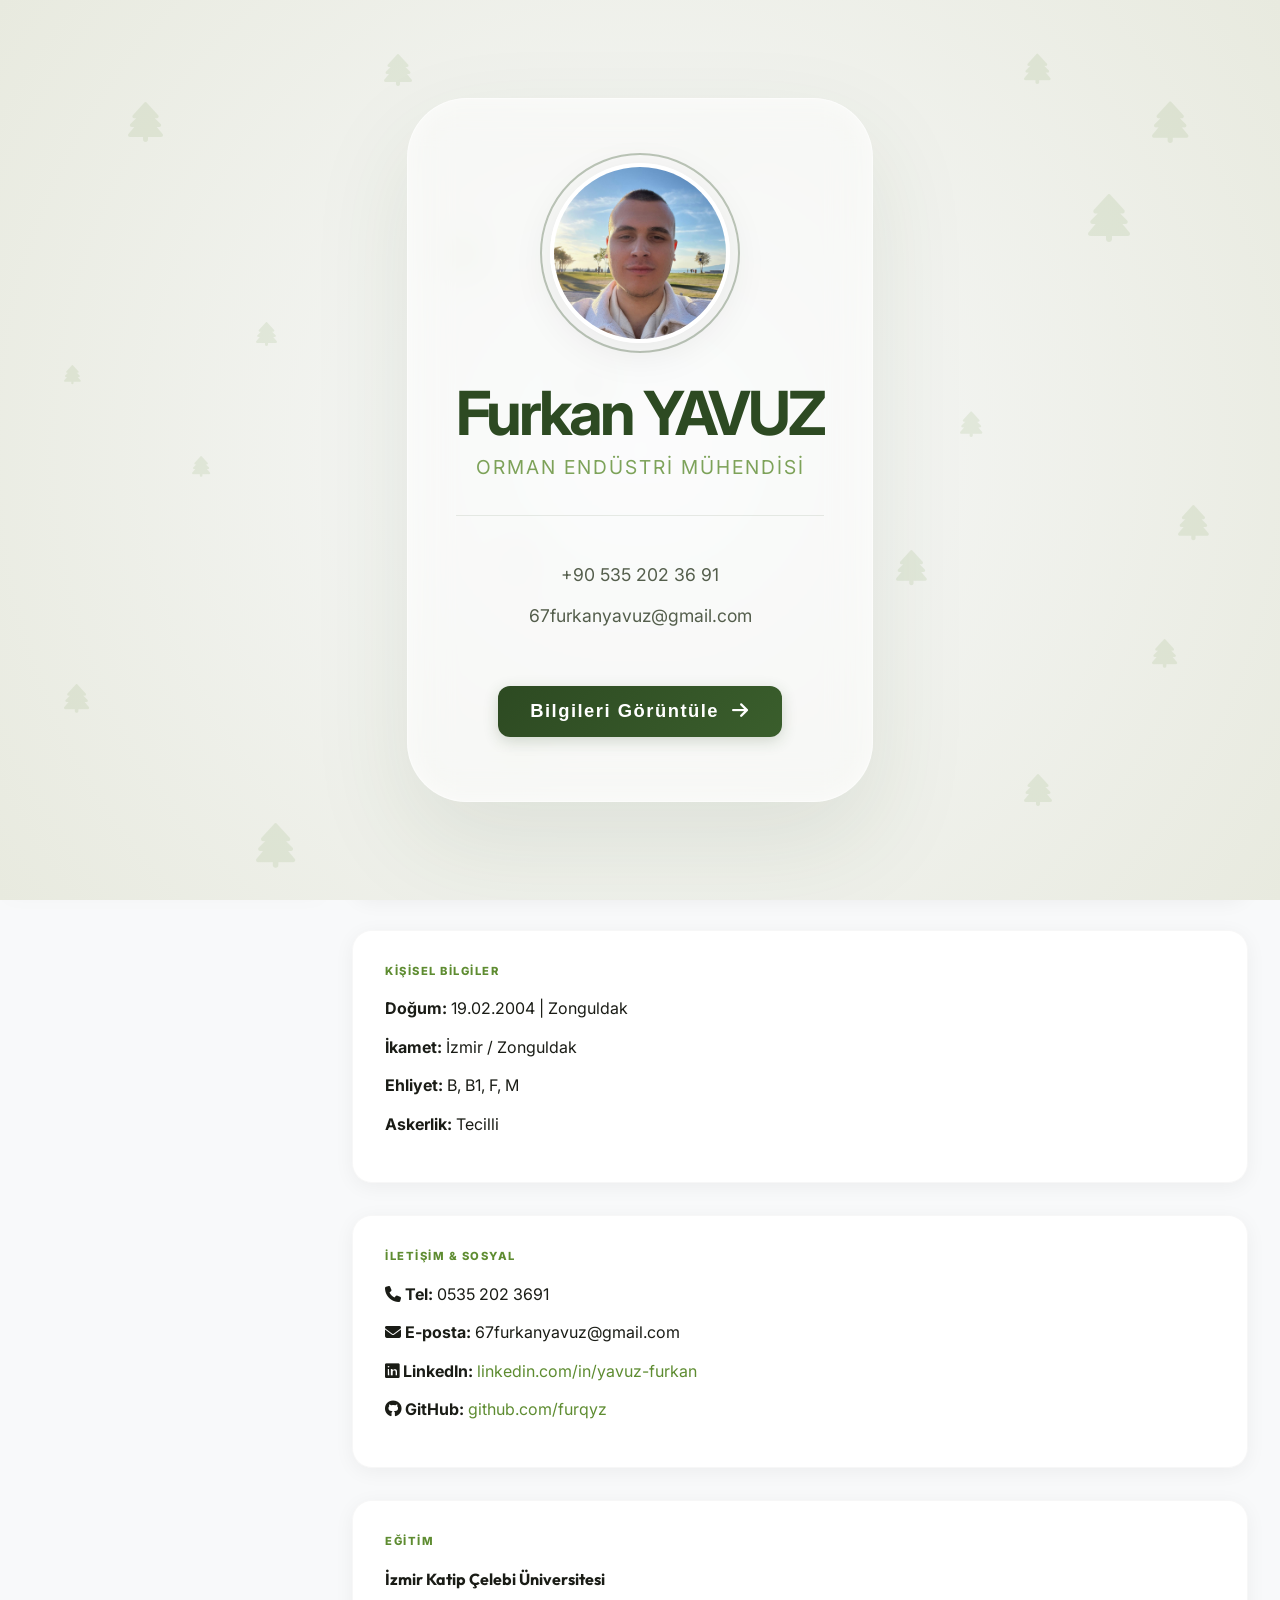
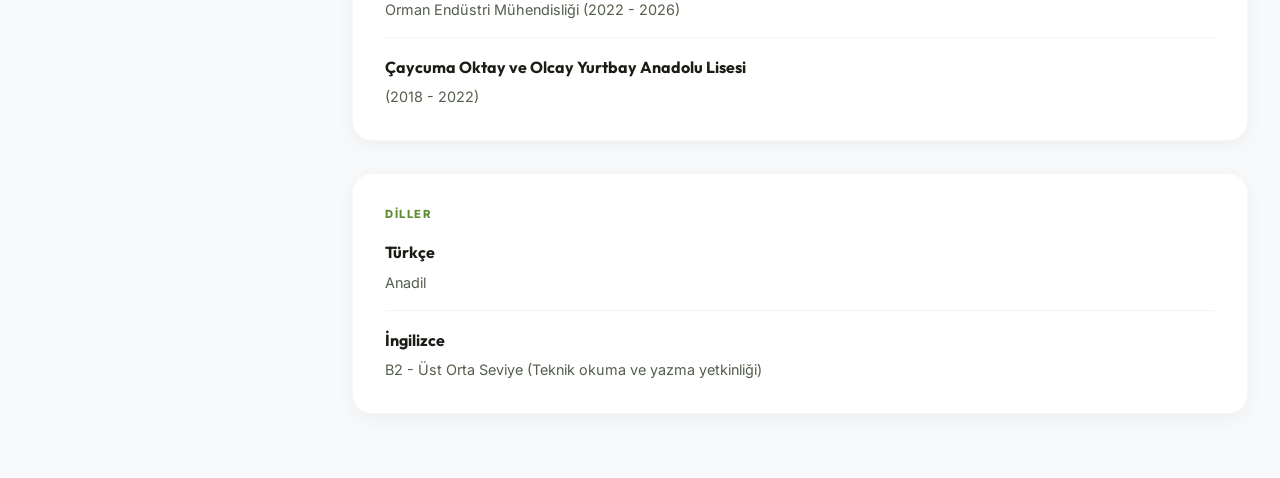
==== commit 81451f49: "Mezuniyet bilgisi ve yeni CV PDF'i güncellendi" ====
--- a/index.html
+++ b/index.html
@@ -39,7 +39,7 @@
         </div>
         <div class="splash-content">
             <div class="splash-photo-container">
-                <img src="profile.jpg" alt="Furkan YAVUZ" class="splash-photo">
+                <img src="profile.jpg?v=2" alt="Furkan YAVUZ" class="splash-photo">
             </div>
             <h1 class="splash-name">Furkan YAVUZ</h1>
             <p class="splash-tagline" data-i18n="profile_title">Orman Endüstri Mühendisi</p>
@@ -65,7 +65,7 @@
         <nav class="sidebar">
             <div class="sidebar-content">
                 <div class="profile-section">
-                    <img src="profile.jpg" alt="Furkan YAVUZ" class="profile-img"
+                    <img src="profile.jpg?v=2" alt="Furkan YAVUZ" class="profile-img"
                         onerror="this.src='https://ui-avatars.com/api/?name=Furkan+YAVUZ&background=354024&color=E5D7C4&size=128'">
                     <h1 class="profile-name">Furkan YAVUZ</h1>
                     <p class="profile-title" data-i18n="profile_title">Orman Endüstri Mühendisi</p>
@@ -102,7 +102,7 @@
                             </a>
                         </div>
                     </div>
-                    <a href="cv.pdf" class="btn btn-cv" download>
+                    <a href="Furkan YAVUZ  CV .pdf" class="btn btn-cv" download="Furkan YAVUZ  CV .pdf">
                         <i class="fas fa-download"></i> &nbsp; <span data-i18n="btn_cv">CV İndir</span>
                     </a>
                 </div>
@@ -119,10 +119,10 @@
                         data-i18n="bio_heading">Ben Kimim</h3>
                     <p data-i18n="bio_p1">Ben Furkan YAVUZ. 2004 yılında Zonguldak’ın Çaycuma ilçesinde doğdum. Lise
                         eğitimimi Zonguldak’ta
-                        tamamladıktan sonra üniversite eğitimi için İzmir’e yerleştim ve şu an İzmir Katip Çelebi
-                        Üniversitesi'nde Orman Endüstri Mühendisliği lisans sürecime devam ediyorum. Bu süreci sadece
+                        tamamladıktan sonra üniversite eğitimi için İzmir’e yerleştim ve İzmir Katip Çelebi
+                        Üniversitesi Orman Endüstri Mühendisliği bölümünden başarıyla mezun oldum. Bu süreci sadece
                         akademik bir yolculuk olarak değil; bitmek bilmeyen bir öğrenme tutkusu ve girişimcilik serüveni
-                        olarak tanımlıyorum. 4 yıllık öğrencilik hayatım boyunca, sınırları zorlayan pek çok farklı
+                        olarak tanımlıyorum. 4 yıllık lisans hayatım boyunca, sınırları zorlayan pek çok farklı
                         disiplinde kendimi denemekten ve yeni alanlara atılmaktan asla çekinmedim. Yazılımdan finansal
                         analizlere, e-ticaret operasyonlarından TÜBİTAK 2209-A projelerine kadar uzanan bu süreçte;
                         500.000’den fazla kullanıcıya ulaşan projeler
@@ -377,7 +377,7 @@
         </main>
     </div>
 
-    <script src="script.js"></script>
+    <script src="script.js?v=2"></script>
 </body>
 
 </html>
--- a/style.css
+++ b/style.css
@@ -330,6 +330,9 @@
     border: 4px solid var(--pure-white);
     box-shadow: var(--shadow-premium);
     object-fit: cover;
+    image-rendering: -webkit-optimize-contrast;
+    backface-visibility: hidden;
+    transform: translateZ(0);
 }
 
 .splash-name {
@@ -563,6 +566,9 @@
     margin-bottom: var(--spacing-sm);
     box-shadow: var(--shadow-premium);
     border: 4px solid var(--off-white);
+    image-rendering: -webkit-optimize-contrast;
+    backface-visibility: hidden;
+    transform: translateZ(0);
 }
 
 .profile-name {
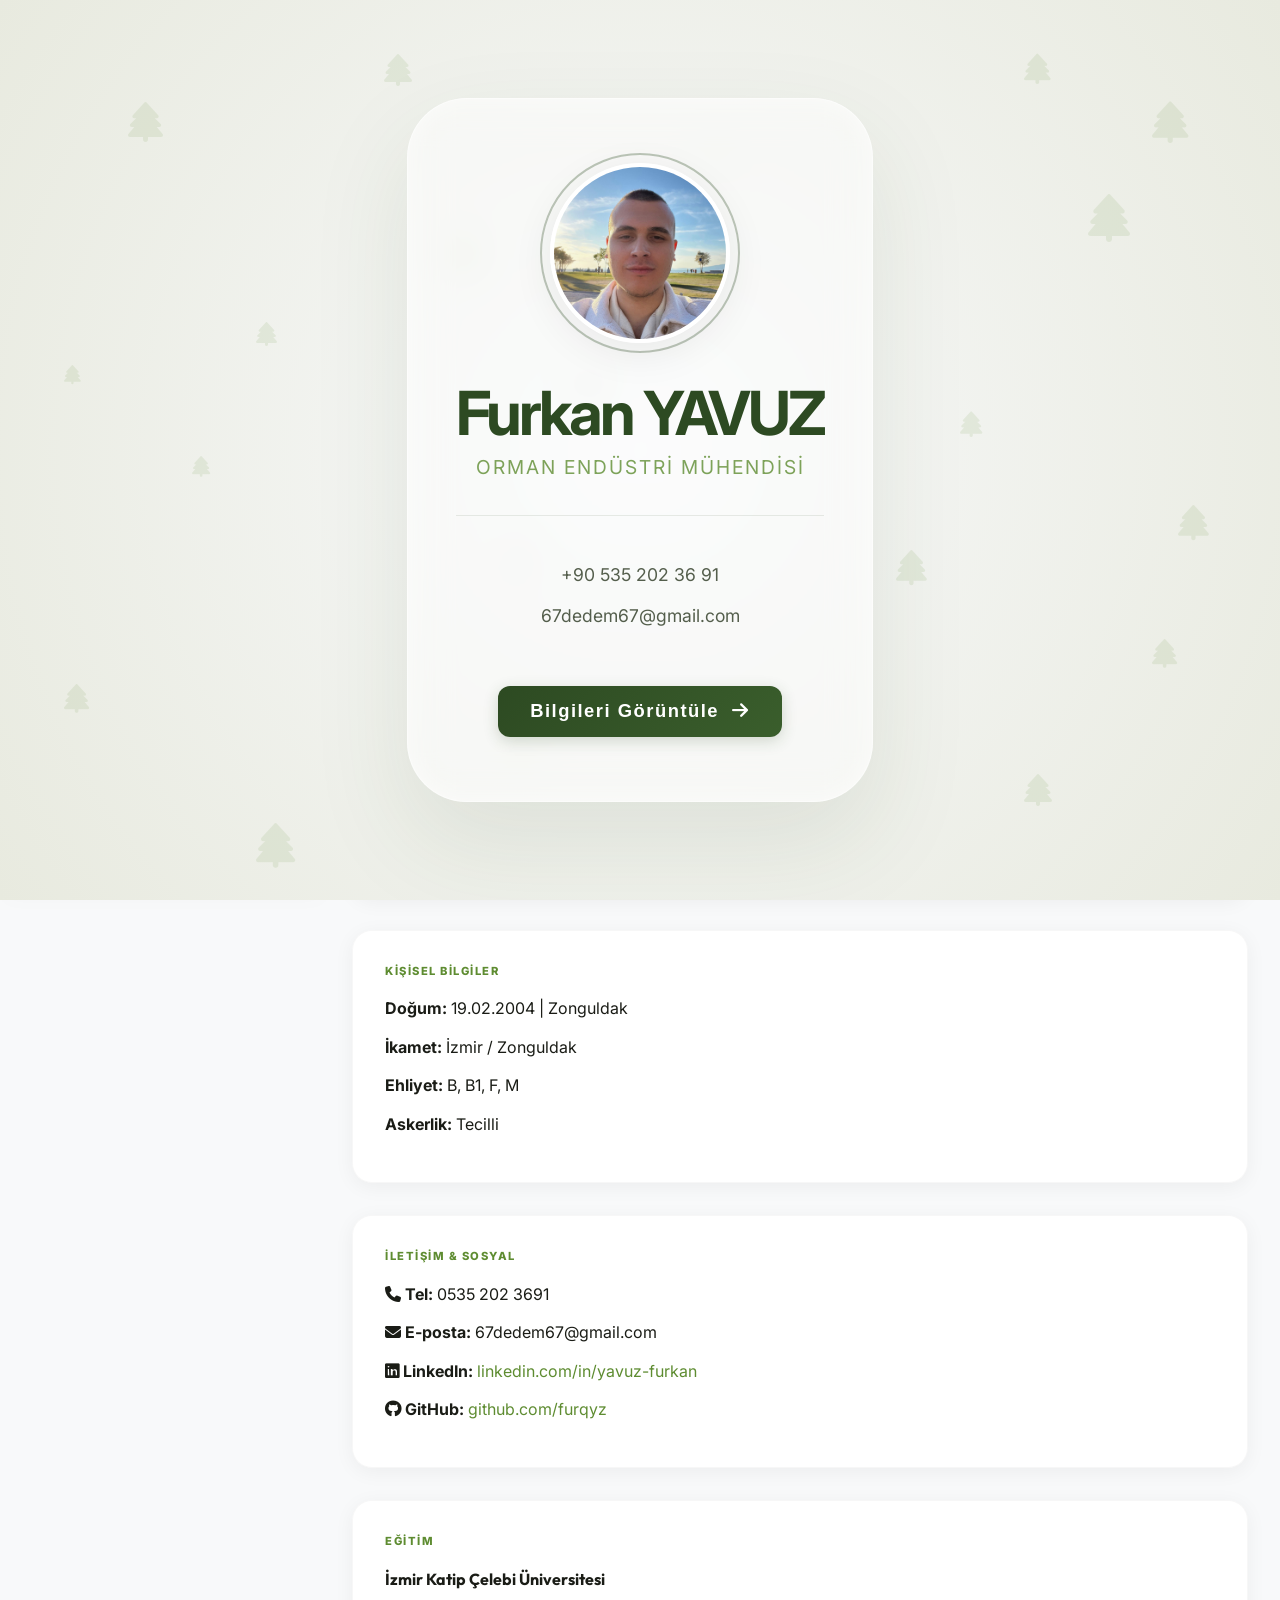
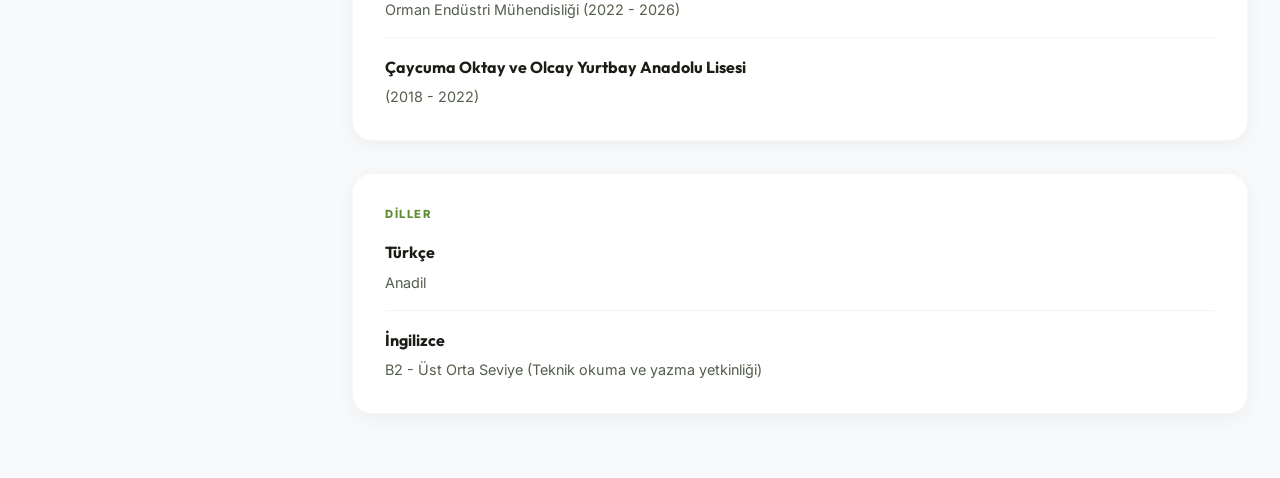
==== commit d410742d: "Bana Ulas bolumune Gmail butonu eklendi ve e-posta guncellendi" ====
--- a/index.html
+++ b/index.html
@@ -45,7 +45,7 @@
             <p class="splash-tagline" data-i18n="profile_title">Orman Endüstri Mühendisi</p>
             <div class="splash-info">
                 <p>+90 535 202 36 91</p>
-                <p>67furkanyavuz@gmail.com</p>
+                <p>67dedem67@gmail.com</p>
             </div>
             <button id="enterBtn" class="btn btn-enter">
                 Bilgileri Görüntüle &nbsp; <i class="fas fa-arrow-right"></i>
@@ -93,6 +93,9 @@
                             <a href="https://wa.me/905352023691" class="btn btn-sm btn-wa" target="_blank"
                                 title="WhatsApp'tan Mesaj At">
                                 <i class="fab fa-whatsapp"></i>
+                            </a>
+                            <a href="mailto:67dedem67@gmail.com" class="btn btn-sm btn-gmail" title="Gmail'den Yaz">
+                                <i class="fas fa-envelope"></i>
                             </a>
                             <a href="tel:+905352023691" class="btn btn-sm btn-call" title="Ara">
                                 <i class="fas fa-phone"></i>
@@ -175,7 +178,7 @@
                             <li style="margin-bottom: 0.8rem;"><strong><i class="fas fa-phone"></i> Tel:</strong> 0535
                                 202 3691</li>
                             <li style="margin-bottom: 0.8rem;"><strong><i class="fas fa-envelope"></i> E-posta:</strong>
-                                67furkanyavuz@gmail.com</li>
+                                67dedem67@gmail.com</li>
                             <li style="margin-bottom: 0.8rem;"><strong><i class="fas fa-brands fa-linkedin"></i>
                                     LinkedIn:</strong> <a href="https://linkedin.com/in/yavuz-furkan" target="_blank"
                                     style="color: var(--forest-light);">linkedin.com/in/yavuz-furkan</a></li>
@@ -215,79 +218,76 @@
             <section id="projeler">
                 <h2 class="section-title" data-i18n="projects_title">Proje Deneyimlerim</h2>
                 <div class="card-grid">
+                    <!-- 1. TÜBİTAK 2209-A -->
+                    <div class="card">
+                        <span class="card-tag">Araştırma & Geliştirme</span>
+                        <h3>TÜBİTAK 2209-A Araştırma Projesi</h3>
+                        <span class="card-date">2025 – 2026</span>
+                        <p>Sürdürülebilir malzeme geliştirme üzerine deneysel tasarım, süreç planlama ve raporlama adımlarını yürütüyorum.</p>
+                    </div>
+
+                    <!-- 2. Finans & Portföy Yönetimi -->
+                    <div class="card">
+                        <span class="card-tag">Finans & Analiz</span>
+                        <h3>Finans & Portföy Yönetimi</h3>
+                        <span class="card-date">2022 – 2026</span>
+                        <p>BIST ve ABD borsalarında aktif portföy yönetimi ile finansal analiz/topluluk paylaşımları yaptım.</p>
+                    </div>
+
+                    <!-- 3. Dijital & Fiziksel Ürün Operasyonları -->
                     <div class="card">
                         <span class="card-tag" data-i18n="tag_ops">Operasyon & Satış</span>
                         <h3 data-i18n="proj_ops_title">Dijital & Fiziksel Ürün Operasyonları</h3>
-                        <span class="card-date" data-i18n="date_present">Mart 2021 – Hâlen</span>
-                        <p data-i18n="proj_ops_desc">Lisans, yazılım ve fiziksel ürünlerin tedarik, satış ve satış
-                            sonrası destek süreçlerini yürütüyorum. Ödeme sistemleri entegrasyonu ve müşteri deneyimi
-                            süreçlerini bireysel olarak yönetmekteyim.</p>
-                    </div>
+                        <span class="card-date" data-i18n="date_present">2021 – 2026</span>
+                        <p data-i18n="proj_ops_desc">Lisans, yazılım ve fiziksel ürünlerin tedarik, satış ve ödeme süreçlerini uçtan uca yönetiyorum.</p>
+                    </div>
+
+                    <!-- 4. Saha Organizasyon & Etkinlik Yönetimi -->
+                    <div class="card">
+                        <span class="card-tag">Organizasyon</span>
+                        <h3>Saha Organizasyon & Etkinlik Yönetimi</h3>
+                        <span class="card-date">2024</span>
+                        <p>VAR destekli, ödüllü futbol turnuvasının sponsorluk, bütçe ve saha koordinasyonunu yönettim.</p>
+                    </div>
+
+                    <!-- 5. Butik Üretim & E-Ticaret Girişimi -->
+                    <div class="card">
+                        <span class="card-tag">Girişimcilik</span>
+                        <h3>Butik Üretim & E-Ticaret Girişimi</h3>
+                        <span class="card-date">2023 – 2024</span>
+                        <p>Mum üretiminden marka kimliği, paketleme ve dijital pazarlamaya kadar tüm satış sürecini yönettim.</p>
+                    </div>
+
+                    <!-- 6. Yazılım & Bot Geliştirme -->
+                    <div class="card">
+                        <span class="card-tag" data-i18n="tag_software">Yazılım Geliştirme</span>
+                        <h3 data-i18n="proj_bot_title">Yazılım & Bot Geliştirme</h3>
+                        <span class="card-date">2020 – 2023</span>
+                        <p data-i18n="proj_bot_desc">500.000+ kullanıcıya ulaşan yüksek etkileşimli Discord botları geliştirdim ve ticarileştirdim.</p>
+                    </div>
+
+                    <!-- 7. Grafik Tasarım & Dijital İçerik Üretimi -->
+                    <div class="card">
+                        <span class="card-tag" data-i18n="tag_design">Tasarım & İçerik</span>
+                        <h3 data-i18n="proj_design_title">Grafik Tasarım & Dijital İçerik Üretimi</h3>
+                        <span class="card-date">2018 – 2022</span>
+                        <p data-i18n="proj_design_desc">Sosyal medya markaları için logo, görsel tasarım ve video kurgu süreçlerini üstlendim.</p>
+                    </div>
+
+                    <!-- 8. Uluslararası Ürün Tedarik & Satış Operasyonu -->
                     <div class="card">
                         <span class="card-tag" data-i18n="tag_trade">Ticaret & Tedarik</span>
                         <h3 data-i18n="proj_trade_title">Uluslararası Ürün Tedarik & Satış Operasyonu</h3>
                         <span class="card-date">2024</span>
-                        <p data-i18n="proj_trade_desc">Yurtdışından ürün tedarik edip (oyun konsolu ve aksesuarları)
-                            online ve fiziksel dağıtım kanalları üzerinden 250’den fazla satış işlemini uçtan uca
-                            yönettim.</p>
-                    </div>
+                        <p data-i18n="proj_trade_desc">Yurtdışından ürün tedarik edip (oyun konsolu ve aksesuarları) online ve fiziksel dağıtım kanalları üzerinden 250’den fazla satış işlemini uçtan uca yönettim.</p>
+                    </div>
+
+                    <!-- 9. Yazılım & Web Geliştirme -->
                     <div class="card">
                         <span class="card-tag" data-i18n="tag_hobby">Yazılım & Tasarım</span>
                         <h3 data-i18n="proj_web_title">Yazılım & Web Geliştirme (Hobi)</h3>
                         <span class="card-date" data-i18n="date_constant">Sürekli Gelişim</span>
-                        <p data-i18n="proj_web_desc">Kullanıcı ihtiyaçlarına yönelik basit çaplı uygulama geliştirme
-                            çalışmaları yürütüyor ve modern arayüz tasarımlarına sahip web siteleri hazırlıyorum.</p>
-                    </div>
-                    <div class="card">
-                        <span class="card-tag">Akademik Araştırma</span>
-                        <h3>TÜBİTAK 2209-A Araştırma Projesi</h3>
-                        <span class="card-date">Kasım 2025 – Hâlen</span>
-                        <p>Sürdürülebilir malzeme geliştirme üzerine odaklanan projenin; deneysel tasarım, uygulama ve
-                            raporlama aşamalarında aktif rol aldım.</p>
-                    </div>
-                    <div class="card">
-                        <span class="card-tag">Organizasyon</span>
-                        <h3>Saha Organizasyon & Etkinlik Yönetimi</h3>
-                        <span class="card-date">Haziran 2024</span>
-                        <p>VAR sistemi destekli, ödüllü futbol turnuvasının tüm operasyonel süreçlerini yönettim.
-                            Sponsorluk görüşmeleri, bütçe yönetimi ve saha koordinasyonunu üstlendim.</p>
-                    </div>
-                    <div class="card">
-                        <span class="card-tag">Girişimcilik</span>
-                        <h3>Butik Mum Üretim & E-Ticaret Girişimi</h3>
-                        <span class="card-date">Eylül 2023 – Mart 2024</span>
-                        <p>Atölye aşamasında ürünlerin bizzat üretimini, formülasyonunu ve tasarımını gerçekleştirerek;
-                            paketlemeden dijital pazarlamaya kadar tüm e-ticaret operasyonlarını uçtan uca yönettim.</p>
-                    </div>
-                    <div class="card">
-                        <span class="card-tag">Finans & Analiz</span>
-                        <h3>Borsa ve Finans Yönetimi</h3>
-                        <span class="card-date">Ekim 2022 – Hâlen</span>
-                        <p>BIST ve ABD borsalarında aktif işlem yaparak portföy yönetimi gerçekleştiriyorum. Finansal
-                            okuryazarlık kapsamında teknik analiz paylaşımları yapıyorum.</p>
-                    </div>
-                    <div class="card">
-                        <span class="card-tag" data-i18n="tag_ecommerce">E-Ticaret Girişimi</span>
-                        <h3 data-i18n="proj_ecomm2_title">E-Ticaret & Perakende Girişimi</h3>
-                        <span class="card-date">2022</span>
-                        <p data-i18n="proj_ecomm2_desc">Online ayakkabı satış mağazası kurulumu kapsamında pazar
-                            araştırması ve operasyonel planlama süreçlerini tamamladım.</p>
-                    </div>
-                    <div class="card">
-                        <span class="card-tag" data-i18n="tag_software">Yazılım Geliştirme</span>
-                        <h3 data-i18n="proj_bot_title">Yazılım & Bot Geliştirme</h3>
-                        <span class="card-date">Haziran 2020 – Ocak 2023</span>
-                        <p data-i18n="proj_bot_desc">Node.js kullanarak 500.000’den fazla kullanıcıya hizmet veren
-                            Discord botları
-                            geliştirdim. Ayrıca, üçüncü kişilere özel botlar tasarlayarak ticari satış operasyonlarını
-                            yönettim.</p>
-                    </div>
-                    <div class="card">
-                        <span class="card-tag" data-i18n="tag_design">Tasarım & İçerik</span>
-                        <h3 data-i18n="proj_design_title">Grafik Tasarım & İçerik Üretimi</h3>
-                        <span class="card-date">Temmuz 2018 – Haziran 2022</span>
-                        <p data-i18n="proj_design_desc">Sosyal medya platformları için profesyonel içerik üretimi, logo
-                            tasarımı ve video kurgusu süreçlerini yönettim.</p>
+                        <p data-i18n="proj_web_desc">Kullanıcı ihtiyaçlarına yönelik basit çaplı uygulama geliştirme çalışmaları yürütüyor ve modern arayüz tasarımlarına sahip web siteleri hazırlıyorum.</p>
                     </div>
                 </div>
             </section>
--- a/style.css
+++ b/style.css
@@ -847,9 +847,10 @@
     box-shadow: 0 4px 15px rgba(76, 217, 100, 0.2);
 }
 
-.btn-mail {
-    background: linear-gradient(135deg, #2196F3, #1976D2);
-    box-shadow: 0 4px 15px rgba(33, 150, 243, 0.2);
+.btn-mail,
+.btn-gmail {
+    background: linear-gradient(135deg, #EA4335, #C5221F);
+    box-shadow: 0 4px 15px rgba(234, 67, 53, 0.25);
 }
 
 .btn-vcard {
